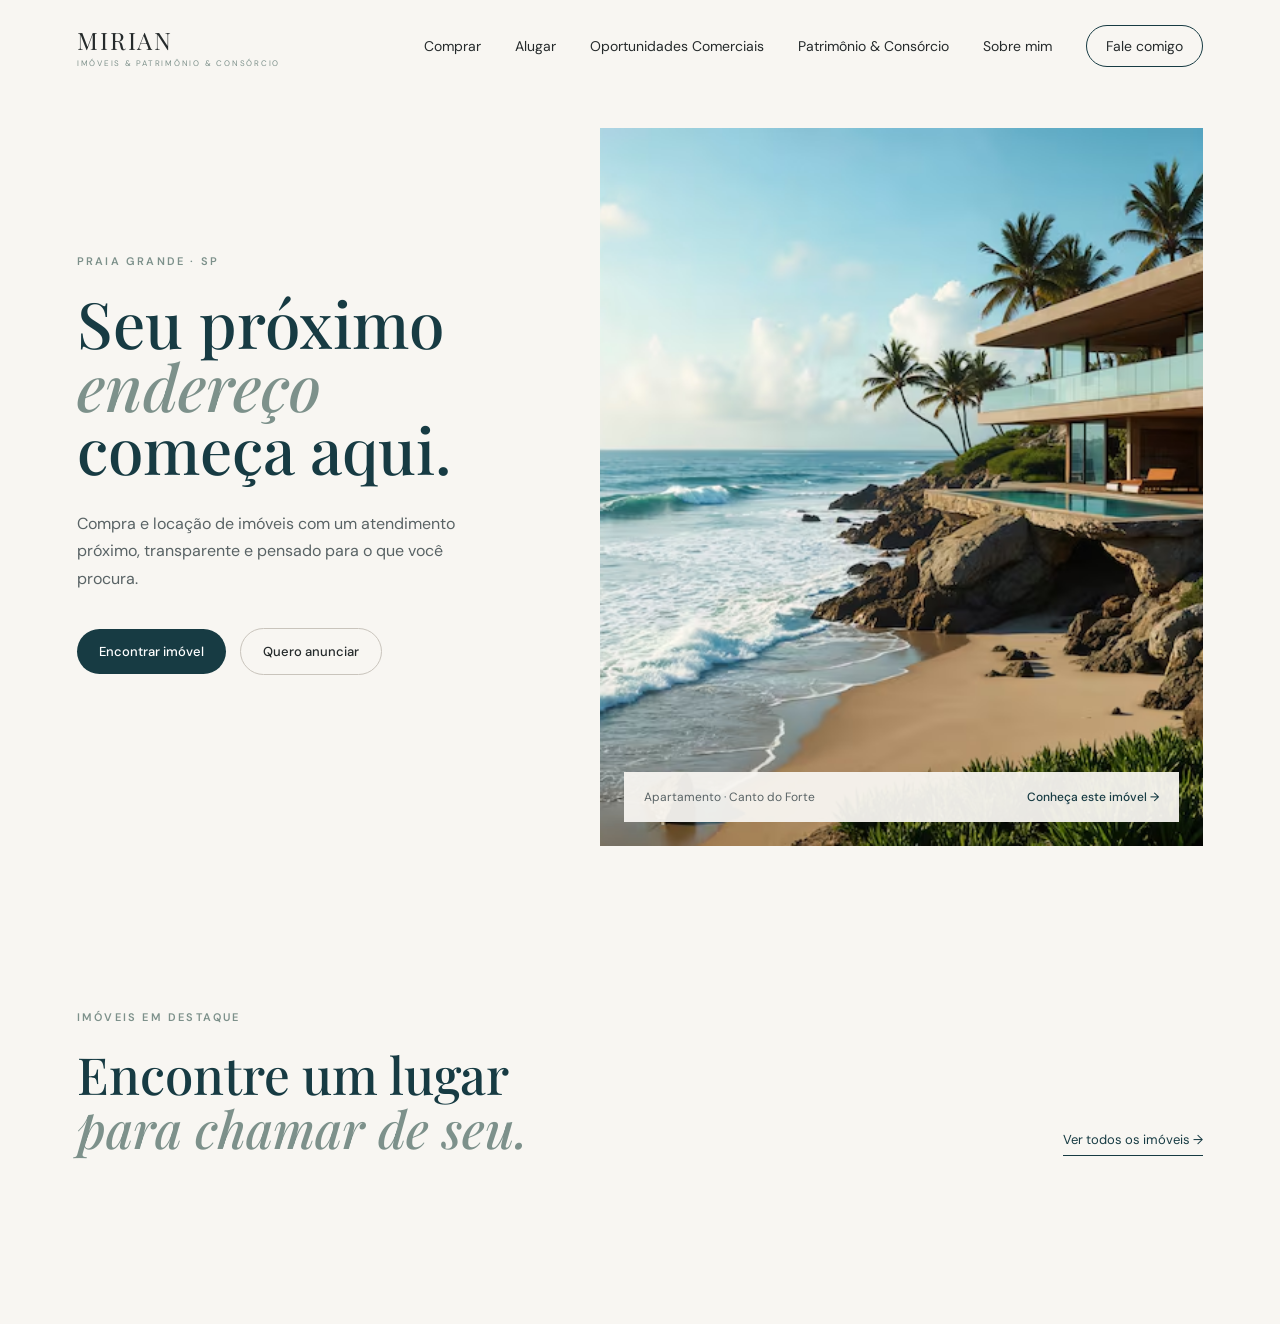
==== index.html @ 3bc749b2 "Update index.html" ====
<!DOCTYPE html>
<html lang="pt-BR">

<head>

    <meta charset="UTF-8">
    <meta name="viewport" content="width=device-width, initial-scale=1.0">

    <title>Mirian de Oliveira | Imóveis & Patrimônio & Consórcio</title>

    <link rel="preconnect" href="https://fonts.googleapis.com">
    <link rel="preconnect" href="https://fonts.gstatic.com" crossorigin>

    <link
        href="https://fonts.googleapis.com/css2?family=DM+Sans:wght@400;500;600&family=Playfair+Display:wght@500;600&display=swap"
        rel="stylesheet"
    >

    <link rel="stylesheet" href="style.css">

</head>


<body>


    <!-- =========================
         HEADER
    ========================== -->

    <header class="header">

        <a href="#" class="brand">

            <span class="brand-name">
                MIRIAN
            </span>

            <span class="brand-subtitle">
                IMÓVEIS & PATRIMÔNIO & CONSÓRCIO
            </span>

        </a>


        <nav class="navigation">

            <a href="#">
                Comprar
            </a>

            <a href="#">
                Alugar
            </a>

            <a href="#">
                Oportunidades Comerciais
            </a>

            <a href="#">
                Patrimônio & Consórcio
            </a>

            <a href="#">
                Sobre mim
            </a>

            <a
                href="https://wa.me/5513997359900"
                class="contact-link"
                target="_blank"
            >
                Fale comigo
            </a>

        </nav>


        <button
            class="menu-button"
            id="menuButton"
            aria-label="Abrir menu"
        >
            ☰
        </button>

    </header>


    <!-- =========================
         MENU MOBILE
    ========================== -->

    <div
        class="mobile-menu"
        id="mobileMenu"
    >

        <a href="#">
            Comprar
        </a>

        <a href="#">
            Alugar
        </a>

        <a href="#">
            Oportunidades Comerciais
        </a>

        <a href="#">
            Patrimônio & Consórcio
        </a>

        <a href="#">
            Sobre mim
        </a>

        <a
            href="https://wa.me/5513997359900"
            target="_blank"
            class="mobile-contact"
        >
            Fale comigo
        </a>

    </div>


    <main>


        <!-- =========================
             HERO
        ========================== -->

        <section class="hero">


            <div class="hero-content">


                <p class="eyebrow">
                    PRAIA GRANDE · SP
                </p>


                <h1>

                    Seu próximo<br>

                    <em>endereço</em><br>

                    começa aqui.

                </h1>


                <p class="hero-description">

                    Compra e locação de imóveis com um atendimento
                    próximo, transparente e pensado para o que você procura.

                </p>


                <div class="hero-actions">


                    <a
                        href="#imoveis"
                        class="button button-primary"
                    >
                        Encontrar imóvel
                    </a>


                    <a
                        href="https://wa.me/5513997359900"
                        class="button button-secondary"
                        target="_blank"
                    >
                        Quero anunciar
                    </a>


                </div>


            </div>


            <div class="hero-image">


                <img
                    src="assets/images/imovel-hero.jpg"
                    alt="Imóvel em destaque"
                >


                <div class="image-caption">

                    <span>
                        Apartamento · Canto do Forte
                    </span>

                    <strong>
                        Conheça este imóvel →
                    </strong>

                </div>


            </div>


        </section>


        <!-- =========================
             IMÓVEIS EM DESTAQUE
        ========================== -->

        <section
            class="featured-properties"
            id="imoveis"
        >


            <div class="section-heading">


                <div>


                    <p class="eyebrow">
                        IMÓVEIS EM DESTAQUE
                    </p>


                    <h2>

                        Encontre um lugar<br>

                        <em>
                            para chamar de seu.
                        </em>

                    </h2>


                </div>


                <a
                    href="#"
                    class="view-all"
                >
                    Ver todos os imóveis →
                </a>


            </div>


            <!--
                Os imóveis serão criados automaticamente
                a partir dos dados da planilha.
            -->

            <div
                class="property-grid"
                id="propertyGrid"
            >

            </div>


        </section>


    </main>


    <!-- =========================
         MENU MOBILE
    ========================== -->

    <script>


        const menuButton =
            document.getElementById('menuButton');


        const mobileMenu =
            document.getElementById('mobileMenu');


        menuButton.addEventListener('click', () => {

            mobileMenu.classList.toggle('open');

        });


    </script>


    <!-- =========================
         IMÓVEIS / GOOGLE SHEETS
    ========================== -->

    <script>


        const API_URL =
            'https://script.google.com/macros/s/AKfycbx9YH2UOvXpXPJjt1hpKkH4z0qHi6USErRnqZeW_oMVA64ghYgEQiwsIOUSyYvKd3a3/exec';



        async function carregarImoveis() {


            try {


                const resposta =
                    await fetch(API_URL);


                const imoveis =
                    await resposta.json();


                console.log(
                    'Imóveis recebidos:',
                    imoveis
                );


                /*
                 * Filtra somente os imóveis marcados
                 * como destaque.
                 *
                 * Depois organiza pela OrdemDestaque.
                 *
                 * Não existe limite de quantidade.
                 */


                const destaques = imoveis

                    .filter(imovel =>
                        String(imovel.Destaque).trim().toLowerCase() === 'sim'
                    )

                    .sort((a, b) => {

                        const ordemA =
                            Number(a.OrdemDestaque) || 999999;

                        const ordemB =
                            Number(b.OrdemDestaque) || 999999;

                        return ordemA - ordemB;

                    });



                console.log(
                    'Imóveis em destaque:',
                    destaques
                );



                const propertyGrid =
                    document.getElementById('propertyGrid');


                propertyGrid.innerHTML = '';



                /*
                 * Cria um card para cada imóvel
                 * marcado como destaque.
                 */


                destaques.forEach(imovel => {


                    /*
                     * Define a classe da etiqueta
                     * de acordo com o tipo de negócio.
                     */


                    let classeEtiqueta =
                        'property-tag';



                    if (
                        String(imovel.Negocio).trim().toLowerCase()
                        === 'locação'
                    ) {

                        classeEtiqueta +=
                            ' property-tag-rent';

                    }



                    if (
                        String(imovel.Negocio).trim().toLowerCase()
                        === 'oportunidade comercial'
                    ) {

                        classeEtiqueta +=
                            ' property-tag-commercial';

                    }



                    /*
                     * Cria o card.
                     */


                    const card = `

                        <article class="property-card">


                            <div class="property-image">


                                <img
                                    src="assets/images/imovel-hero.jpg"
                                    alt="${imovel.Titulo}"
                                >


                                <span class="${classeEtiqueta}">

                                    ${imovel.Negocio}

                                </span>


                            </div>


                            <div class="property-info">


                                <p class="property-type">

                                    ${imovel.Tipo}
                                    ·
                                    ${imovel.Bairro}

                                </p>


                                <h3>

                                    ${imovel.Titulo}

                                </h3>


                                <p class="property-details">

                                    ${imovel.Quartos}
                                    dorm. ·

                                    ${imovel.Suites}
                                    suíte ·

                                    ${imovel.Vagas}
                                    vagas ·

                                    ${imovel.Area}
                                    m²

                                </p>


                                <div class="property-footer">


                                    <strong>

                                        R$ ${imovel.Valor}

                                    </strong>


                                    <a href="#">

                                        Ver imóvel →

                                    </a>


                                </div>


                            </div>


                        </article>

                    `;


                    propertyGrid.innerHTML += card;


                });


            } catch (erro) {


                console.error(
                    'Erro ao carregar imóveis:',
                    erro
                );


            }


        }



        carregarImoveis();


    </script>


</body>

</html>
---- style.css ----
:root {
    --petrol: #173B43;
    --sand: #E8DFD2;
    --cream: #F8F6F2;
    --sage: #7D918B;
    --charcoal: #252A2B;
    --white: #FFFFFF;
}

* {
    margin: 0;
    padding: 0;
    box-sizing: border-box;
}

body {
    background: var(--cream);
    color: var(--charcoal);
    font-family: "DM Sans", sans-serif;
}

a {
    color: inherit;
    text-decoration: none;
}


/* =========================
   HEADER
========================= */

.header {
    height: 92px;
    padding: 0 6vw;

    display: flex;
    align-items: center;
    justify-content: space-between;

    background: var(--cream);
}

.brand {
    display: flex;
    flex-direction: column;
    gap: 2px;
}

.brand-name {
    font-family: "Playfair Display", serif;
    font-size: 24px;
    letter-spacing: 0.08em;
}

.brand-subtitle {
    font-size: 8px;
    letter-spacing: 0.22em;
    color: var(--sage);
}

.navigation {
    display: flex;
    align-items: center;
    gap: 34px;

    font-size: 14px;
}

.navigation a {
    transition: opacity 0.2s ease;
}

.navigation a:hover {
    opacity: 0.55;
}

.contact-link {
    padding: 11px 19px;
    border: 1px solid var(--petrol);
    border-radius: 30px;
}

.menu-button {
    display: none;
    border: 0;
    background: none;
    font-size: 24px;
}


/* =========================
   HERO
========================= */

.hero {
    min-height: calc(100vh - 92px);

    display: grid;
    grid-template-columns: 0.85fr 1.15fr;

    padding: 4vh 6vw 6vh;
    gap: 6vw;
}

.hero-content {
    display: flex;
    flex-direction: column;
    justify-content: center;

    padding-bottom: 5vh;
}

.eyebrow {
    margin-bottom: 24px;

    font-size: 11px;
    font-weight: 600;
    letter-spacing: 0.2em;

    color: var(--sage);
}

h1 {
    font-family: "Playfair Display", serif;

    font-size: clamp(48px, 5vw, 76px);
    line-height: 0.98;
    font-weight: 500;

    color: var(--petrol);
}

h1 em {
    font-style: italic;
    color: var(--sage);
}

.hero-description {
    max-width: 430px;

    margin-top: 30px;

    font-size: 16px;
    line-height: 1.7;

    color: #596365;
}

.hero-actions {
    display: flex;
    align-items: center;
    gap: 14px;

    margin-top: 36px;
}

.button {
    padding: 14px 22px;

    border-radius: 30px;

    font-size: 13px;
    font-weight: 500;

    transition: all 0.2s ease;
}

.button-primary {
    background: var(--petrol);
    color: var(--white);
}

.button-primary:hover {
    transform: translateY(-2px);
}

.button-secondary {
    border: 1px solid #C9C4BC;
}

.button-secondary:hover {
    border-color: var(--petrol);
}


/* =========================
   IMAGEM
========================= */

.hero-image {
    position: relative;

    min-height: 650px;

    overflow: hidden;
}

.hero-image img {
    width: 100%;
    height: 100%;

    object-fit: cover;

    display: block;
}

.image-caption {
    position: absolute;

    left: 24px;
    right: 24px;
    bottom: 24px;

    padding: 17px 20px;

    display: flex;
    justify-content: space-between;
    align-items: center;

    background: rgba(248, 246, 242, 0.94);

    font-size: 12px;
}

.image-caption span {
    color: #596365;
}

.image-caption strong {
    color: var(--petrol);
    font-weight: 500;
}

/* =========================
   IMÓVEIS EM DESTAQUE
========================= */

.featured-properties {
    padding: 110px 6vw 120px;
    background: var(--cream);
}

.section-heading {
    display: flex;
    justify-content: space-between;
    align-items: flex-end;
    margin-bottom: 48px;
}

.section-heading h2 {
    margin-top: 10px;

    font-family: "Playfair Display", serif;
    font-size: clamp(38px, 4vw, 58px);
    line-height: 1.05;
    font-weight: 500;

    color: var(--petrol);
}

.section-heading h2 em {
    font-style: italic;
    color: var(--sage);
}

.view-all {
    padding-bottom: 7px;

    border-bottom: 1px solid var(--petrol);

    font-size: 13px;
    color: var(--petrol);
}


/* GRID */

.property-grid {
    display: grid;
    grid-template-columns: repeat(3, 1fr);
    gap: 24px;
}


/* CARD */

.property-card {
    background: var(--white);

    overflow: hidden;

    transition:
        transform 0.25s ease,
        box-shadow 0.25s ease;
}

.property-card:hover {
    transform: translateY(-4px);

    box-shadow: 0 15px 35px rgba(23, 59, 67, 0.08);
}


/* FOTO */

.property-image {
    position: relative;

    aspect-ratio: 4 / 3;

    overflow: hidden;
}

.property-image img {
    width: 100%;
    height: 100%;

    object-fit: cover;

    display: block;

    transition: transform 0.5s ease;
}

.property-card:hover .property-image img {
    transform: scale(1.04);
}


/* TAG */

.property-tag {
    position: absolute;

    top: 16px;
    left: 16px;

    padding: 7px 12px;

    background: var(--petrol);
    color: var(--white);

    font-size: 9px;
    font-weight: 600;
    letter-spacing: 0.15em;
}

.property-tag-rent {
    background: var(--sage);
}


/* INFORMAÇÕES */

.property-info {
    padding: 23px 24px 24px;
}

.property-type {
    font-size: 9px;
    font-weight: 600;
    letter-spacing: 0.14em;

    color: var(--sage);
}

.property-info h3 {
    margin-top: 9px;

    font-family: "Playfair Display", serif;
    font-size: 24px;
    line-height: 1.15;
    font-weight: 500;

    color: var(--petrol);
}

.property-details {
    margin-top: 12px;

    font-size: 13px;
    color: #687174;
}

.property-footer {
    display: flex;
    justify-content: space-between;
    align-items: center;

    margin-top: 24px;
    padding-top: 17px;

    border-top: 1px solid #E5E1DB;
}

.property-footer strong {
    font-size: 16px;
    font-weight: 600;

    color: var(--petrol);
}

.property-footer a {
    font-size: 11px;
    color: var(--petrol);
}

.mobile-menu {
    display: none;
}

/* =========================
   MOBILE
========================= */

@media (max-width: 800px) {

    .header {
        height: 76px;
        padding: 0 6vw;
    }

    .navigation {
        display: none;
    }

    .menu-button {
        display: block;
    }

    .hero {
        display: flex;
        flex-direction: column;

        padding: 7vh 6vw 6vh;

        gap: 42px;
    }

    .hero-content {
        padding: 0;
    }

    h1 {
        font-size: clamp(48px, 14vw, 68px);
    }

    .hero-description {
        font-size: 15px;
    }

    .hero-actions {
        flex-direction: column;
        align-items: stretch;
    }

    .button {
        text-align: center;
    }

    .hero-image {
        min-height: 480px;
    }

    .image-caption {
        flex-direction: column;
        align-items: flex-start;
        gap: 5px;
    }

        .featured-properties {
        padding: 80px 6vw;
    }

    .section-heading {
        display: block;
        margin-bottom: 35px;
    }

    .section-heading h2 {
        font-size: 42px;
    }

    .view-all {
        display: inline-block;
        margin-top: 25px;
    }

    .property-grid {
        grid-template-columns: 1fr;
        gap: 28px;
    }

        .mobile-menu {
        position: absolute;
        top: 76px;
        left: 0;
        right: 0;

        display: none;
        flex-direction: column;

        padding: 25px 6vw 30px;

        background: var(--cream);

        border-top: 1px solid #E5E1DB;

        z-index: 100;
    }

    .mobile-menu.open {
        display: flex;
    }

    .mobile-menu a {
        padding: 15px 0;

        border-bottom: 1px solid #E5E1DB;

        font-size: 15px;
        color: var(--petrol);
    }

    .mobile-menu .mobile-contact {
        margin-top: 15px;
        padding: 13px 20px;

        border: 0;
        border-radius: 30px;

        background: var(--petrol);
        color: var(--white);

        text-align: center;
    }
}
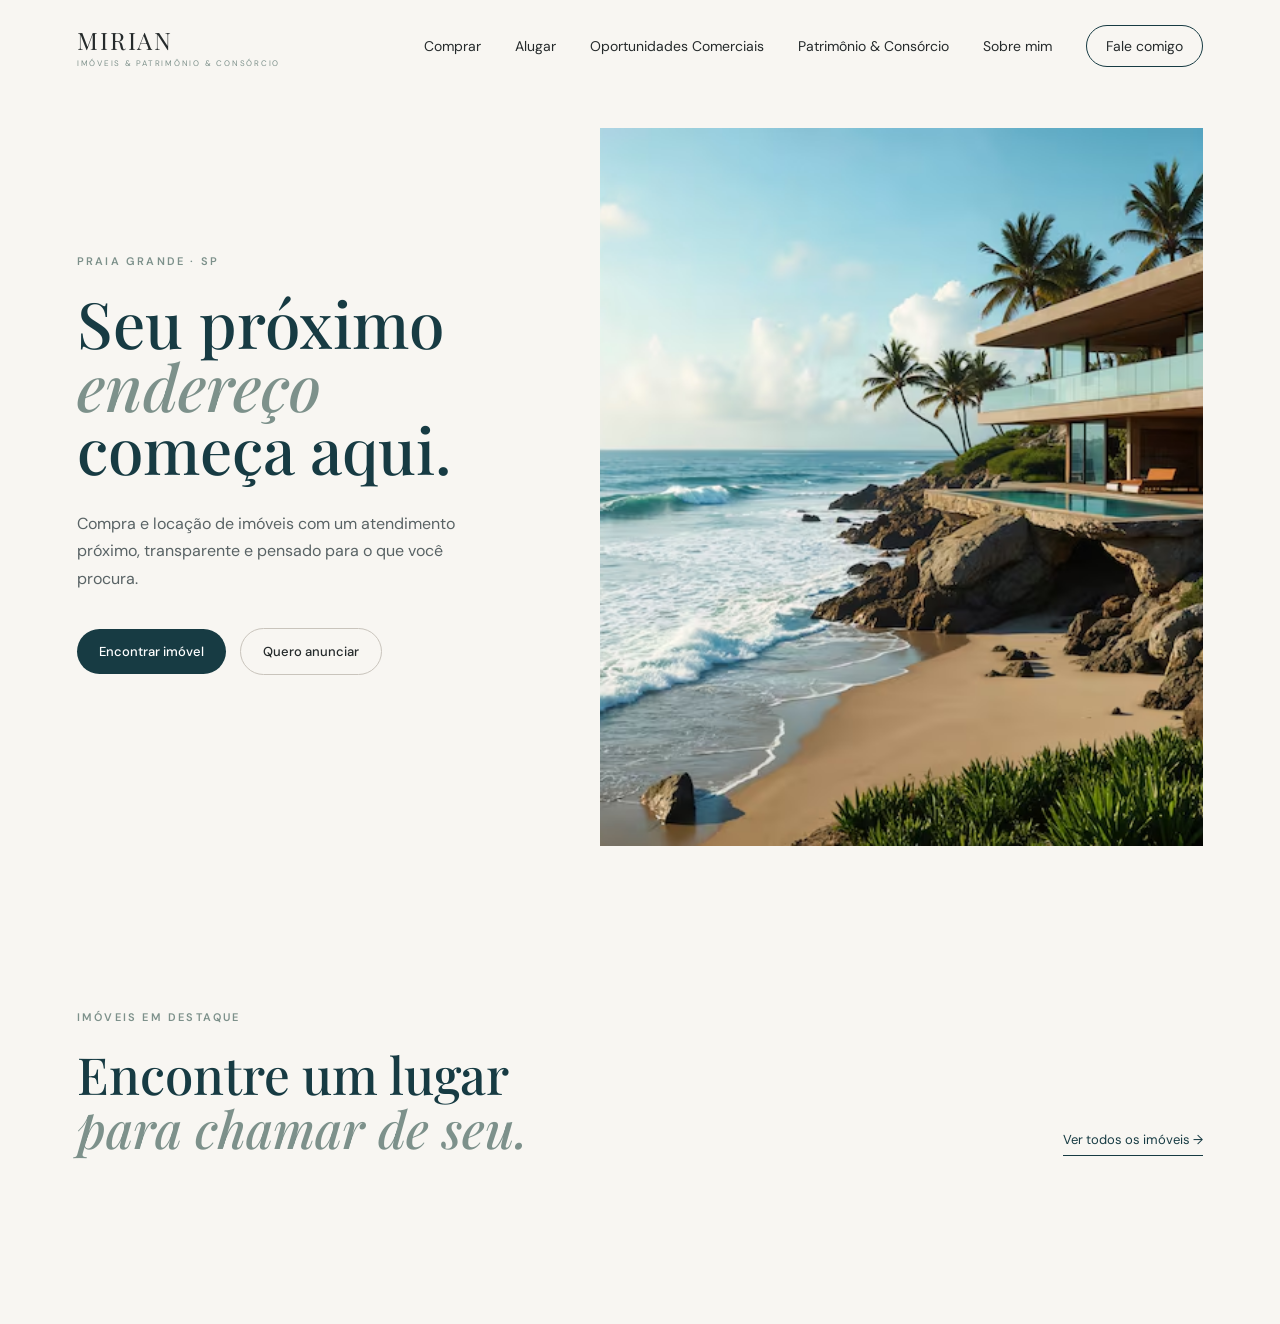
==== commit a3f9a5a7: "Update index.html" ====
--- a/index.html
+++ b/index.html
@@ -199,19 +199,6 @@
                 >
 
 
-                <div class="image-caption">
-
-                    <span>
-                        Apartamento · Canto do Forte
-                    </span>
-
-                    <strong>
-                        Conheça este imóvel →
-                    </strong>
-
-                </div>
-
-
             </div>
 
 
@@ -287,268 +274,7 @@
          MENU MOBILE
     ========================== -->
 
-    <script>
-
-
-        const menuButton =
-            document.getElementById('menuButton');
-
-
-        const mobileMenu =
-            document.getElementById('mobileMenu');
-
-
-        menuButton.addEventListener('click', () => {
-
-            mobileMenu.classList.toggle('open');
-
-        });
-
-
-    </script>
-
-
-    <!-- =========================
-         IMÓVEIS / GOOGLE SHEETS
-    ========================== -->
-
-    <script>
-
-
-        const API_URL =
-            'https://script.google.com/macros/s/AKfycbx9YH2UOvXpXPJjt1hpKkH4z0qHi6USErRnqZeW_oMVA64ghYgEQiwsIOUSyYvKd3a3/exec';
-
-
-
-        async function carregarImoveis() {
-
-
-            try {
-
-
-                const resposta =
-                    await fetch(API_URL);
-
-
-                const imoveis =
-                    await resposta.json();
-
-
-                console.log(
-                    'Imóveis recebidos:',
-                    imoveis
-                );
-
-
-                /*
-                 * Filtra somente os imóveis marcados
-                 * como destaque.
-                 *
-                 * Depois organiza pela OrdemDestaque.
-                 *
-                 * Não existe limite de quantidade.
-                 */
-
-
-                const destaques = imoveis
-
-                    .filter(imovel =>
-                        String(imovel.Destaque).trim().toLowerCase() === 'sim'
-                    )
-
-                    .sort((a, b) => {
-
-                        const ordemA =
-                            Number(a.OrdemDestaque) || 999999;
-
-                        const ordemB =
-                            Number(b.OrdemDestaque) || 999999;
-
-                        return ordemA - ordemB;
-
-                    });
-
-
-
-                console.log(
-                    'Imóveis em destaque:',
-                    destaques
-                );
-
-
-
-                const propertyGrid =
-                    document.getElementById('propertyGrid');
-
-
-                propertyGrid.innerHTML = '';
-
-
-
-                /*
-                 * Cria um card para cada imóvel
-                 * marcado como destaque.
-                 */
-
-
-                destaques.forEach(imovel => {
-
-
-                    /*
-                     * Define a classe da etiqueta
-                     * de acordo com o tipo de negócio.
-                     */
-
-
-                    let classeEtiqueta =
-                        'property-tag';
-
-
-
-                    if (
-                        String(imovel.Negocio).trim().toLowerCase()
-                        === 'locação'
-                    ) {
-
-                        classeEtiqueta +=
-                            ' property-tag-rent';
-
-                    }
-
-
-
-                    if (
-                        String(imovel.Negocio).trim().toLowerCase()
-                        === 'oportunidade comercial'
-                    ) {
-
-                        classeEtiqueta +=
-                            ' property-tag-commercial';
-
-                    }
-
-
-
-                    /*
-                     * Cria o card.
-                     */
-
-
-                    const card = `
-
-                        <article class="property-card">
-
-
-                            <div class="property-image">
-
-
-                                <img
-                                    src="assets/images/imovel-hero.jpg"
-                                    alt="${imovel.Titulo}"
-                                >
-
-
-                                <span class="${classeEtiqueta}">
-
-                                    ${imovel.Negocio}
-
-                                </span>
-
-
-                            </div>
-
-
-                            <div class="property-info">
-
-
-                                <p class="property-type">
-
-                                    ${imovel.Tipo}
-                                    ·
-                                    ${imovel.Bairro}
-
-                                </p>
-
-
-                                <h3>
-
-                                    ${imovel.Titulo}
-
-                                </h3>
-
-
-                                <p class="property-details">
-
-                                    ${imovel.Quartos}
-                                    dorm. ·
-
-                                    ${imovel.Suites}
-                                    suíte ·
-
-                                    ${imovel.Vagas}
-                                    vagas ·
-
-                                    ${imovel.Area}
-                                    m²
-
-                                </p>
-
-
-                                <div class="property-footer">
-
-
-                                    <strong>
-
-                                        R$ ${imovel.Valor}
-
-                                    </strong>
-
-
-                                    <a href="#">
-
-                                        Ver imóvel →
-
-                                    </a>
-
-
-                                </div>
-
-
-                            </div>
-
-
-                        </article>
-
-                    `;
-
-
-                    propertyGrid.innerHTML += card;
-
-
-                });
-
-
-            } catch (erro) {
-
-
-                console.error(
-                    'Erro ao carregar imóveis:',
-                    erro
-                );
-
-
-            }
-
-
-        }
-
-
-
-        carregarImoveis();
-
-
-    </script>
-
+    <script src="script.js"></script>
 
 </body>
 
--- a/style.css
+++ b/style.css
@@ -305,21 +305,79 @@
 
 .property-image {
     position: relative;
-
     aspect-ratio: 4 / 3;
-
     overflow: hidden;
 }
 
 .property-image img {
     width: 100%;
     height: 100%;
-
     object-fit: cover;
-
     display: block;
-
     transition: transform 0.5s ease;
+}
+
+/* Setas do carrossel */
+.property-gallery-button {
+    position: absolute;
+    top: 50%;
+    transform: translateY(-50%);
+    width: 36px;
+    height: 36px;
+    border: 0;
+    border-radius: 50%;
+    background: rgba(255, 255, 255, 0.9);
+    color: var(--petrol);
+    font-size: 22px;
+    line-height: 1;
+    cursor: pointer;
+    display: flex;
+    align-items: center;
+    justify-content: center;
+    z-index: 3;
+    opacity: 0;
+    transition: opacity 0.2s ease, background 0.2s ease;
+}
+
+.property-image:hover .property-gallery-button {
+    opacity: 1;
+}
+
+.property-gallery-button:hover {
+    background: var(--white);
+}
+
+.property-gallery-prev {
+    left: 14px;
+}
+
+.property-gallery-next {
+    right: 14px;
+}
+
+/* Indicadores */
+.property-gallery-dots {
+    position: absolute;
+    bottom: 14px;
+    left: 50%;
+    transform: translateX(-50%);
+    display: flex;
+    gap: 6px;
+    z-index: 3;
+}
+
+.property-gallery-dot {
+    width: 6px;
+    height: 6px;
+    border-radius: 50%;
+    background: rgba(255, 255, 255, 0.55);
+    transition: all 0.2s ease;
+}
+
+.property-gallery-dot.active {
+    width: 18px;
+    border-radius: 10px;
+    background: var(--white);
 }
 
 .property-card:hover .property-image img {
@@ -331,22 +389,22 @@
 
 .property-tag {
     position: absolute;
-
     top: 16px;
     left: 16px;
-
     padding: 7px 12px;
-
     background: var(--petrol);
     color: var(--white);
-
     font-size: 9px;
     font-weight: 600;
     letter-spacing: 0.15em;
 }
 
 .property-tag-rent {
-    background: var(--sage);
+    background: #5F7880;
+}
+
+.property-tag-commercial {
+    background: #315B67;
 }
 
 
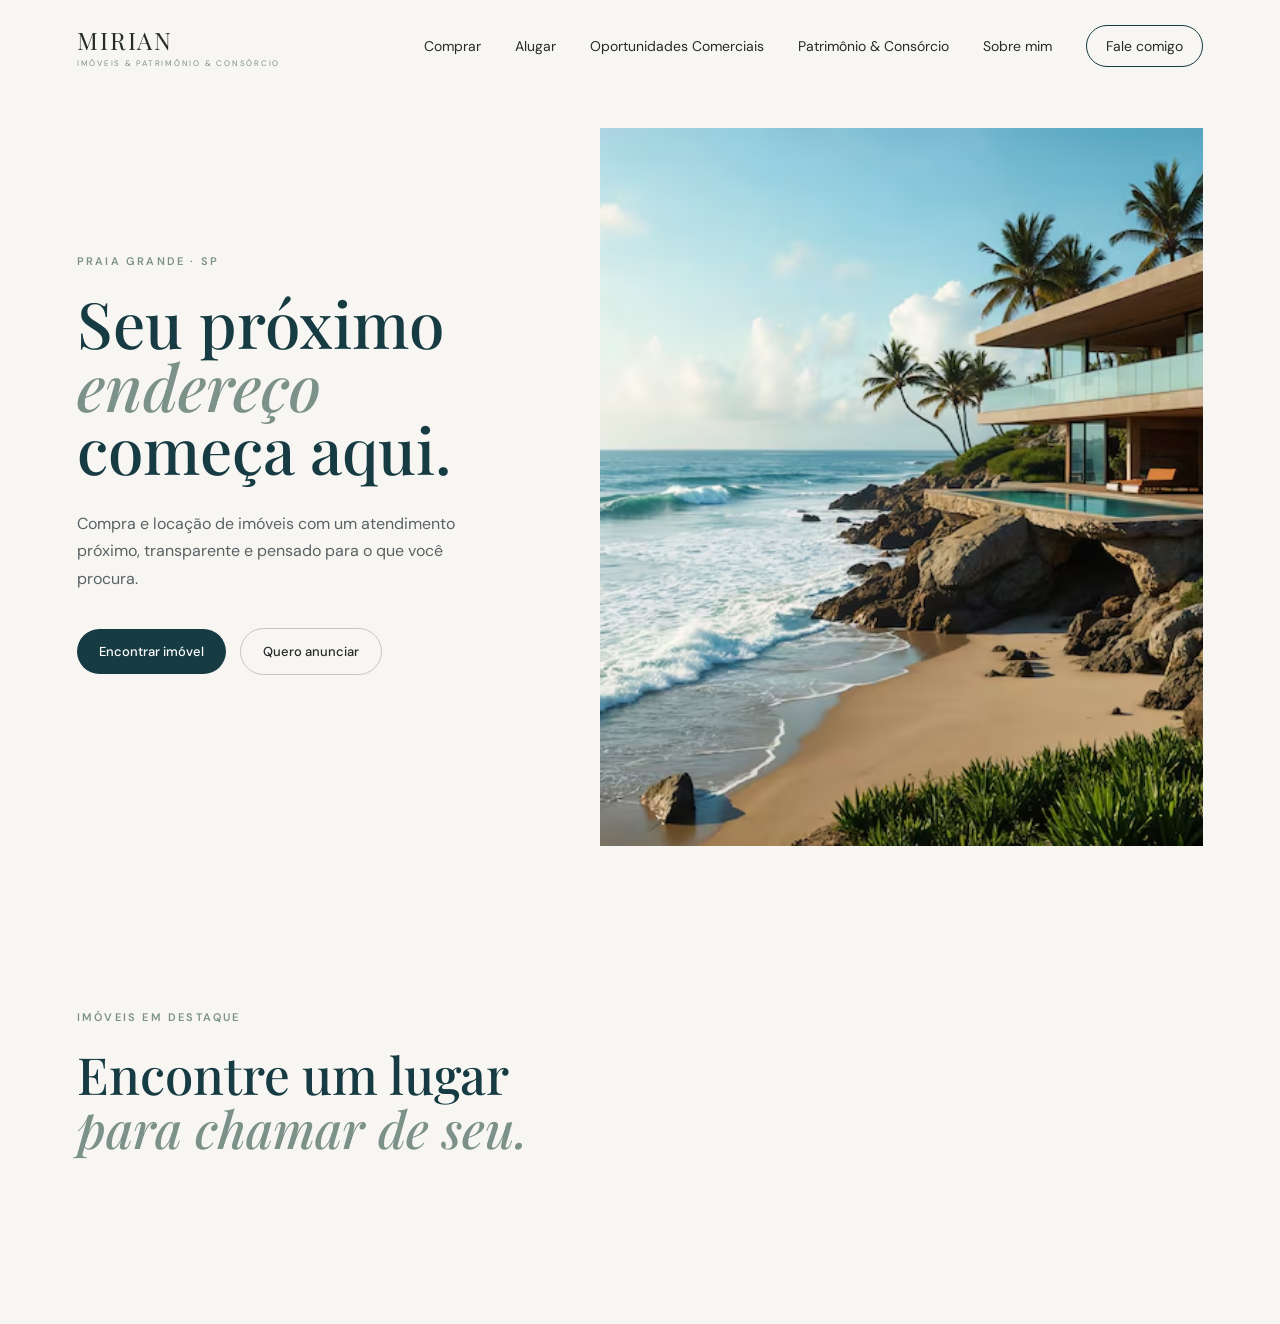
==== commit 26b6d764: "Update index.html" ====
--- a/index.html
+++ b/index.html
@@ -240,12 +240,6 @@
                 </div>
 
 
-                <a
-                    href="#"
-                    class="view-all"
-                >
-                    Ver todos os imóveis →
-                </a>
 
 
             </div>
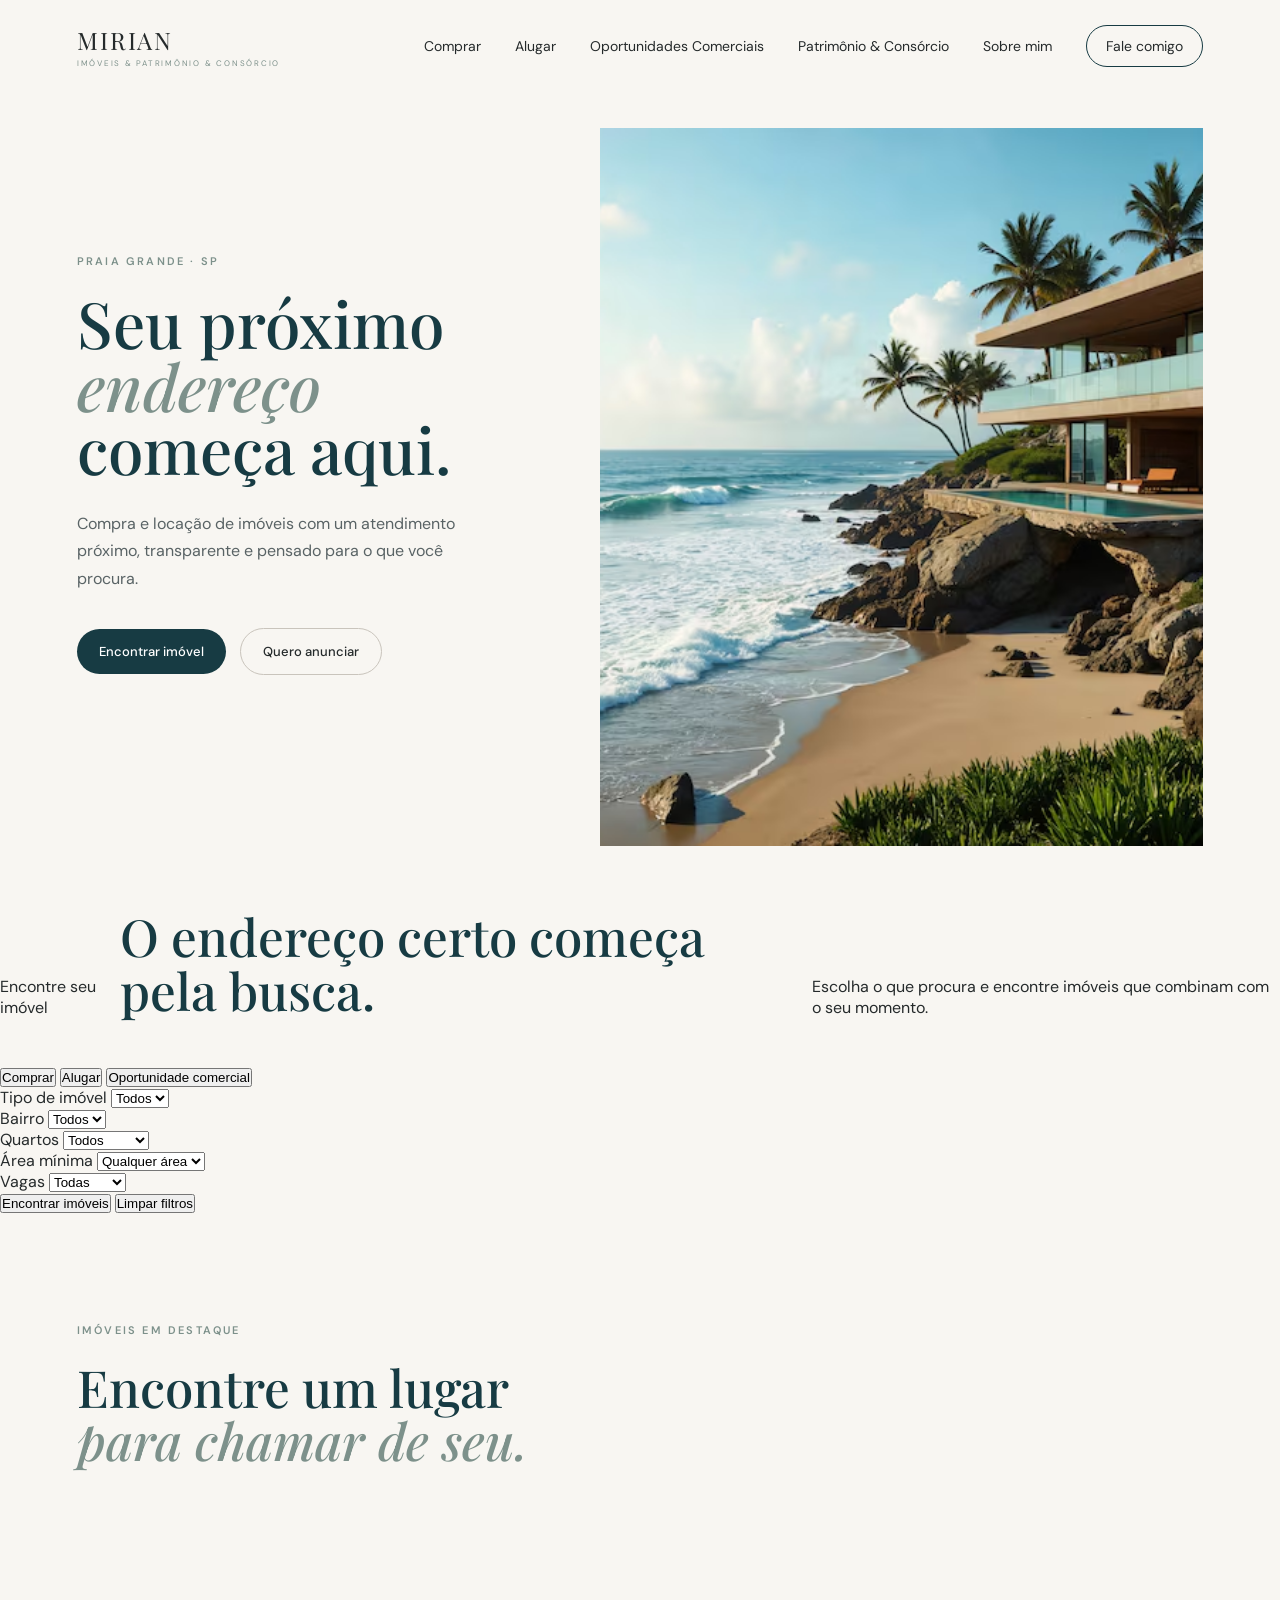
==== commit ac1db8a5: "Update index.html" ====
--- a/index.html
+++ b/index.html
@@ -1,49 +1,71 @@
 <!DOCTYPE html>
 <html lang="pt-BR">
 
-<head>
-
-    <meta charset="UTF-8">
-    <meta name="viewport" content="width=device-width, initial-scale=1.0">
-
-    <title>Mirian de Oliveira | Imóveis & Patrimônio & Consórcio</title>
-
-    <link rel="preconnect" href="https://fonts.googleapis.com">
-    <link rel="preconnect" href="https://fonts.gstatic.com" crossorigin>
-
-    <link
-        href="https://fonts.googleapis.com/css2?family=DM+Sans:wght@400;500;600&family=Playfair+Display:wght@500;600&display=swap"
-        rel="stylesheet"
-    >
-
-    <link rel="stylesheet" href="style.css">
-
-</head>
-
-
-<body>
-
-
-    <!-- =========================
-         HEADER
-    ========================== -->
-
-    <header class="header">
-
-        <a href="#" class="brand">
-
-            <span class="brand-name">
-                MIRIAN
-            </span>
-
-            <span class="brand-subtitle">
-                IMÓVEIS & PATRIMÔNIO & CONSÓRCIO
-            </span>
-
-        </a>
-
-
-        <nav class="navigation">
+    <head>
+        <meta charset="UTF-8">
+        <meta name="viewport" content="width=device-width, initial-scale=1.0">
+
+        <title>Mirian de Oliveira | Imóveis & Patrimônio & Consórcio</title>
+
+        <link rel="preconnect" href="https://fonts.googleapis.com">
+        <link rel="preconnect" href="https://fonts.gstatic.com" crossorigin>
+
+        <link href="https://fonts.googleapis.com/css2?family=DM+Sans:wght@400;500;600&family=Playfair+Display:wght@500;600&display=swap" rel="stylesheet">
+        <link rel="stylesheet" href="css/style.css">
+    </head>
+
+    <body>
+        <!-- ========================= HEADER ========================== -->
+        <header class="header">
+            <a href="#" class="brand">
+                <span class="brand-name">
+                    MIRIAN
+                </span>
+
+                <span class="brand-subtitle">
+                    IMÓVEIS & PATRIMÔNIO & CONSÓRCIO
+                </span>
+            </a>
+
+            <nav class="navigation">
+                <a href="#">
+                    Comprar
+                </a>
+
+                <a href="#">
+                    Alugar
+                </a>
+
+                <a href="#">
+                    Oportunidades Comerciais
+                </a>
+
+                <a href="#">
+                    Patrimônio & Consórcio
+                </a>
+
+                <a href="#">
+                    Sobre mim
+                </a>
+
+                <a
+                    href="https://wa.me/5513997359900"
+                    class="contact-link"
+                    target="_blank"
+                >
+                    Fale comigo
+                </a>
+            </nav>
+
+            <button class="menu-button" id="menuButton" aria-label="Abrir menu">
+                ☰
+            </button>
+
+        </header>
+
+        <!-- ========================= MENU MOBILE ========================== -->
+
+        <div class="mobile-menu" id="mobileMenu">
 
             <a href="#">
                 Comprar
@@ -67,209 +89,196 @@
 
             <a
                 href="https://wa.me/5513997359900"
-                class="contact-link"
                 target="_blank"
+                class="mobile-contact"
             >
                 Fale comigo
             </a>
-
-        </nav>
-
-
-        <button
-            class="menu-button"
-            id="menuButton"
-            aria-label="Abrir menu"
-        >
-            ☰
-        </button>
-
-    </header>
-
-
-    <!-- =========================
-         MENU MOBILE
-    ========================== -->
-
-    <div
-        class="mobile-menu"
-        id="mobileMenu"
-    >
-
-        <a href="#">
-            Comprar
-        </a>
-
-        <a href="#">
-            Alugar
-        </a>
-
-        <a href="#">
-            Oportunidades Comerciais
-        </a>
-
-        <a href="#">
-            Patrimônio & Consórcio
-        </a>
-
-        <a href="#">
-            Sobre mim
-        </a>
-
-        <a
-            href="https://wa.me/5513997359900"
-            target="_blank"
-            class="mobile-contact"
-        >
-            Fale comigo
-        </a>
-
-    </div>
-
-
-    <main>
-
-
-        <!-- =========================
-             HERO
-        ========================== -->
-
-        <section class="hero">
-
-
-            <div class="hero-content">
-
-
-                <p class="eyebrow">
-                    PRAIA GRANDE · SP
-                </p>
-
-
-                <h1>
-
-                    Seu próximo<br>
-
-                    <em>endereço</em><br>
-
-                    começa aqui.
-
-                </h1>
-
-
-                <p class="hero-description">
-
-                    Compra e locação de imóveis com um atendimento
-                    próximo, transparente e pensado para o que você procura.
-
-                </p>
-
-
-                <div class="hero-actions">
-
-
-                    <a
-                        href="#imoveis"
-                        class="button button-primary"
+        </div>
+
+        <main>
+
+            <!-- ========================= HERO ========================== -->
+
+            <section class="hero">
+                <div class="hero-content">
+                    <p class="eyebrow">
+                        PRAIA GRANDE · SP
+                    </p>
+
+                    <h1>
+                        Seu próximo<br>
+                        <em>endereço</em><br>
+                        começa aqui.
+                    </h1>
+
+                    <p class="hero-description">
+                        Compra e locação de imóveis com um atendimento
+                        próximo, transparente e pensado para o que você procura.
+                    </p>
+
+                    <div class="hero-actions">
+
+                        <a
+                            href="#busca-imovel"
+                            class="button button-primary"
+                        >
+                            Encontrar imóvel
+                        </a>
+
+                        <a
+                            href="https://wa.me/5513997359900"
+                            class="button button-secondary"
+                            target="_blank"
+                        >
+                            Quero anunciar
+                        </a>
+
+                    </div>
+                </div>
+
+                <div class="hero-image">
+                    <img
+                        src="assets/images/imovel-hero.jpg"
+                        alt="Imóvel em destaque"
                     >
-                        Encontrar imóvel
-                    </a>
-
-
-                    <a
-                        href="https://wa.me/5513997359900"
-                        class="button button-secondary"
-                        target="_blank"
-                    >
-                        Quero anunciar
-                    </a>
-
-
-                </div>
-
-
-            </div>
-
-
-            <div class="hero-image">
-
-
-                <img
-                    src="assets/images/imovel-hero.jpg"
-                    alt="Imóvel em destaque"
+                </div>
+            </section>
+
+            <section class="property-search" id="busca-imovel">
+                <div class="section-heading">
+                    <p class="section-eyebrow">Encontre seu imóvel</p>
+                    <h2>O endereço certo começa pela busca.</h2>
+                    <p>
+                        Escolha o que procura e encontre imóveis que combinam com o seu momento.
+                    </p>
+                </div>
+            
+                <div class="search-box">
+            
+                    <div class="search-business">
+                        <button type="button" class="search-business-option active" data-negocio="Venda">
+                            Comprar
+                        </button>
+            
+                        <button type="button" class="search-business-option" data-negocio="Locação">
+                            Alugar
+                        </button>
+            
+                        <button type="button" class="search-business-option" data-negocio="Oportunidade Comercial">
+                            Oportunidade comercial
+                        </button>
+                    </div>
+            
+                    <div class="search-fields">
+            
+                        <div class="search-field">
+                            <label for="filtroTipo">Tipo de imóvel</label>
+                            <select id="filtroTipo">
+                                <option value="">Todos</option>
+                            </select>
+                        </div>
+            
+                        <div class="search-field">
+                            <label for="filtroBairro">Bairro</label>
+                            <select id="filtroBairro">
+                                <option value="">Todos</option>
+                            </select>
+                        </div>
+            
+                        <div class="search-field" id="campoQuartos">
+                            <label for="filtroQuartos">Quartos</label>
+                            <select id="filtroQuartos">
+                                <option value="">Todos</option>
+                                <option value="1">1 quarto</option>
+                                <option value="2">2 quartos</option>
+                                <option value="3">3 quartos</option>
+                                <option value="4">4 quartos</option>
+                                <option value="5">5+ quartos</option>
+                            </select>
+                        </div>
+            
+                        <div class="search-field" id="campoArea">
+                            <label for="filtroArea">Área mínima</label>
+                            <select id="filtroArea">
+                                <option value="">Qualquer área</option>
+                                <option value="50">50 m²</option>
+                                <option value="80">80 m²</option>
+                                <option value="100">100 m²</option>
+                                <option value="150">150 m²</option>
+                                <option value="200">200 m²</option>
+                            </select>
+                        </div>
+            
+                        <div class="search-field" id="campoVagas">
+                            <label for="filtroVagas">Vagas</label>
+                            <select id="filtroVagas">
+                                <option value="">Todas</option>
+                                <option value="1">1+ vaga</option>
+                                <option value="2">2+ vagas</option>
+                                <option value="3">3+ vagas</option>
+                            </select>
+                        </div>
+            
+                    </div>
+            
+                    <div class="search-actions">
+                        <button type="button" class="search-button" id="buscarImoveis">
+                            Encontrar imóveis
+                        </button>
+            
+                        <button type="button" class="search-clear" id="limparBusca">
+                            Limpar filtros
+                        </button>
+                    </div>
+            
+                </div>
+            
+                <div class="search-results" id="searchResults" hidden>
+                    <div class="search-results-heading">
+                        <h3 id="searchResultsTitle">Imóveis encontrados</h3>
+                    </div>
+            
+                    <div class="property-grid" id="searchPropertyGrid"></div>
+                </div>
+            </section>
+
+
+            <!-- ========================= IMÓVEIS EM DESTAQUE ========================== -->
+
+            <section
+                class="featured-properties"
+                id="imoveis"
+            >
+
+                <div class="section-heading">
+
+                    <div>
+                        <p class="eyebrow">
+                            IMÓVEIS EM DESTAQUE
+                        </p>
+
+                        <h2>
+                            Encontre um lugar<br>
+                            <em>
+                                para chamar de seu.
+                            </em>
+                        </h2>
+                    </div>
+                </div>
+
+                <!-- Os imóveis serão criados automaticamente a partir dos dados da planilha. -->
+
+                <div
+                    class="property-grid"
+                    id="propertyGrid"
                 >
-
-
-            </div>
-
-
-        </section>
-
-
-        <!-- =========================
-             IMÓVEIS EM DESTAQUE
-        ========================== -->
-
-        <section
-            class="featured-properties"
-            id="imoveis"
-        >
-
-
-            <div class="section-heading">
-
-
-                <div>
-
-
-                    <p class="eyebrow">
-                        IMÓVEIS EM DESTAQUE
-                    </p>
-
-
-                    <h2>
-
-                        Encontre um lugar<br>
-
-                        <em>
-                            para chamar de seu.
-                        </em>
-
-                    </h2>
-
-
-                </div>
-
-
-
-
-            </div>
-
-
-            <!--
-                Os imóveis serão criados automaticamente
-                a partir dos dados da planilha.
-            -->
-
-            <div
-                class="property-grid"
-                id="propertyGrid"
-            >
-
-            </div>
-
-
-        </section>
-
-
-    </main>
-
-
-    <!-- =========================
-         MENU MOBILE
-    ========================== -->
-
-    <script src="script.js"></script>
-
-</body>
-
+                </div>
+            </section>
+        </main>
+
+        <!-- ========================= MENU MOBILE ========================== -->
+
+        <script src="js/script.js"></script>
+    </body>
 </html>
--- a/css/style.css
+++ b/css/style.css
@@ -0,0 +1,595 @@
+:root {
+    --petrol: #173B43;
+    --sand: #E8DFD2;
+    --cream: #F8F6F2;
+    --sage: #7D918B;
+    --charcoal: #252A2B;
+    --white: #FFFFFF;
+}
+
+* {
+    margin: 0;
+    padding: 0;
+    box-sizing: border-box;
+}
+
+body {
+    background: var(--cream);
+    color: var(--charcoal);
+    font-family: "DM Sans", sans-serif;
+}
+
+a {
+    color: inherit;
+    text-decoration: none;
+}
+
+
+/* =========================
+   HEADER
+========================= */
+
+.header {
+    height: 92px;
+    padding: 0 6vw;
+
+    display: flex;
+    align-items: center;
+    justify-content: space-between;
+
+    background: var(--cream);
+}
+
+.brand {
+    display: flex;
+    flex-direction: column;
+    gap: 2px;
+}
+
+.brand-name {
+    font-family: "Playfair Display", serif;
+    font-size: 24px;
+    letter-spacing: 0.08em;
+}
+
+.brand-subtitle {
+    font-size: 8px;
+    letter-spacing: 0.22em;
+    color: var(--sage);
+}
+
+.navigation {
+    display: flex;
+    align-items: center;
+    gap: 34px;
+
+    font-size: 14px;
+}
+
+.navigation a {
+    transition: opacity 0.2s ease;
+}
+
+.navigation a:hover {
+    opacity: 0.55;
+}
+
+.contact-link {
+    padding: 11px 19px;
+    border: 1px solid var(--petrol);
+    border-radius: 30px;
+}
+
+.menu-button {
+    display: none;
+    border: 0;
+    background: none;
+    font-size: 24px;
+}
+
+
+/* =========================
+   HERO
+========================= */
+
+.hero {
+    min-height: calc(100vh - 92px);
+
+    display: grid;
+    grid-template-columns: 0.85fr 1.15fr;
+
+    padding: 4vh 6vw 6vh;
+    gap: 6vw;
+}
+
+.hero-content {
+    display: flex;
+    flex-direction: column;
+    justify-content: center;
+
+    padding-bottom: 5vh;
+}
+
+.eyebrow {
+    margin-bottom: 24px;
+
+    font-size: 11px;
+    font-weight: 600;
+    letter-spacing: 0.2em;
+
+    color: var(--sage);
+}
+
+h1 {
+    font-family: "Playfair Display", serif;
+
+    font-size: clamp(48px, 5vw, 76px);
+    line-height: 0.98;
+    font-weight: 500;
+
+    color: var(--petrol);
+}
+
+h1 em {
+    font-style: italic;
+    color: var(--sage);
+}
+
+.hero-description {
+    max-width: 430px;
+
+    margin-top: 30px;
+
+    font-size: 16px;
+    line-height: 1.7;
+
+    color: #596365;
+}
+
+.hero-actions {
+    display: flex;
+    align-items: center;
+    gap: 14px;
+
+    margin-top: 36px;
+}
+
+.button {
+    padding: 14px 22px;
+
+    border-radius: 30px;
+
+    font-size: 13px;
+    font-weight: 500;
+
+    transition: all 0.2s ease;
+}
+
+.button-primary {
+    background: var(--petrol);
+    color: var(--white);
+}
+
+.button-primary:hover {
+    transform: translateY(-2px);
+}
+
+.button-secondary {
+    border: 1px solid #C9C4BC;
+}
+
+.button-secondary:hover {
+    border-color: var(--petrol);
+}
+
+
+/* =========================
+   IMAGEM
+========================= */
+
+.hero-image {
+    position: relative;
+
+    min-height: 650px;
+
+    overflow: hidden;
+}
+
+.hero-image img {
+    width: 100%;
+    height: 100%;
+
+    object-fit: cover;
+
+    display: block;
+}
+
+.image-caption {
+    position: absolute;
+
+    left: 24px;
+    right: 24px;
+    bottom: 24px;
+
+    padding: 17px 20px;
+
+    display: flex;
+    justify-content: space-between;
+    align-items: center;
+
+    background: rgba(248, 246, 242, 0.94);
+
+    font-size: 12px;
+}
+
+.image-caption span {
+    color: #596365;
+}
+
+.image-caption strong {
+    color: var(--petrol);
+    font-weight: 500;
+}
+
+/* =========================
+   IMÓVEIS EM DESTAQUE
+========================= */
+
+.featured-properties {
+    padding: 110px 6vw 120px;
+    background: var(--cream);
+}
+
+.section-heading {
+    display: flex;
+    justify-content: space-between;
+    align-items: flex-end;
+    margin-bottom: 48px;
+}
+
+.section-heading h2 {
+    margin-top: 10px;
+
+    font-family: "Playfair Display", serif;
+    font-size: clamp(38px, 4vw, 58px);
+    line-height: 1.05;
+    font-weight: 500;
+
+    color: var(--petrol);
+}
+
+.section-heading h2 em {
+    font-style: italic;
+    color: var(--sage);
+}
+
+.view-all {
+    padding-bottom: 7px;
+
+    border-bottom: 1px solid var(--petrol);
+
+    font-size: 13px;
+    color: var(--petrol);
+}
+
+
+/* GRID */
+
+.property-grid {
+    display: grid;
+    grid-template-columns: repeat(3, 1fr);
+    gap: 24px;
+}
+
+
+/* CARD */
+
+.property-card {
+    background: var(--white);
+
+    overflow: hidden;
+
+    transition:
+        transform 0.25s ease,
+        box-shadow 0.25s ease;
+}
+
+.property-card:hover {
+    transform: translateY(-4px);
+
+    box-shadow: 0 15px 35px rgba(23, 59, 67, 0.08);
+}
+
+
+/* FOTO */
+
+.property-image {
+    position: relative;
+    aspect-ratio: 4 / 3;
+    overflow: hidden;
+}
+
+.property-image img {
+    width: 100%;
+    height: 100%;
+    object-fit: cover;
+    display: block;
+    transition: transform 0.5s ease;
+}
+
+/* Setas do carrossel */
+.property-gallery-button {
+    position: absolute;
+    top: 50%;
+    transform: translateY(-50%);
+    width: 36px;
+    height: 36px;
+    border: 0;
+    border-radius: 50%;
+    background: rgba(255, 255, 255, 0.9);
+    color: var(--petrol);
+    font-size: 22px;
+    line-height: 1;
+    cursor: pointer;
+    display: flex;
+    align-items: center;
+    justify-content: center;
+    z-index: 3;
+    opacity: 0;
+    transition: opacity 0.2s ease, background 0.2s ease;
+}
+
+.property-image:hover .property-gallery-button {
+    opacity: 1;
+}
+
+.property-gallery-button:hover {
+    background: var(--white);
+}
+
+.property-gallery-prev {
+    left: 14px;
+}
+
+.property-gallery-next {
+    right: 14px;
+}
+
+/* Indicadores */
+.property-gallery-dots {
+    position: absolute;
+    bottom: 14px;
+    left: 50%;
+    transform: translateX(-50%);
+    display: flex;
+    gap: 6px;
+    z-index: 3;
+}
+
+.property-gallery-dot {
+    width: 6px;
+    height: 6px;
+    border-radius: 50%;
+    background: rgba(255, 255, 255, 0.55);
+    transition: all 0.2s ease;
+}
+
+.property-gallery-dot.active {
+    width: 18px;
+    border-radius: 10px;
+    background: var(--white);
+}
+
+.property-card:hover .property-image img {
+    transform: scale(1.04);
+}
+
+
+/* TAG */
+
+.property-tag {
+    position: absolute;
+    top: 16px;
+    left: 16px;
+    padding: 7px 12px;
+    background: var(--petrol);
+    color: var(--white);
+    font-size: 9px;
+    font-weight: 600;
+    letter-spacing: 0.15em;
+}
+
+.property-tag-rent {
+    background: #5F7880;
+}
+
+.property-tag-commercial {
+    background: #315B67;
+}
+
+
+/* INFORMAÇÕES */
+
+.property-info {
+    padding: 23px 24px 24px;
+}
+
+.property-type {
+    font-size: 9px;
+    font-weight: 600;
+    letter-spacing: 0.14em;
+
+    color: var(--sage);
+}
+
+.property-info h3 {
+    margin-top: 9px;
+
+    font-family: "Playfair Display", serif;
+    font-size: 24px;
+    line-height: 1.15;
+    font-weight: 500;
+
+    color: var(--petrol);
+}
+
+.property-details {
+    margin-top: 12px;
+
+    font-size: 13px;
+    color: #687174;
+}
+
+.property-footer {
+    display: flex;
+    justify-content: space-between;
+    align-items: center;
+
+    margin-top: 24px;
+    padding-top: 17px;
+
+    border-top: 1px solid #E5E1DB;
+}
+
+.property-footer strong {
+    font-size: 16px;
+    font-weight: 600;
+
+    color: var(--petrol);
+}
+
+.property-footer a {
+    font-size: 11px;
+    color: var(--petrol);
+}
+
+.mobile-menu {
+    display: none;
+}
+
+/* =========================
+   MOBILE
+========================= */
+
+@media (max-width: 800px) {
+
+    .header {
+        height: 76px;
+        padding: 0 6vw;
+    }
+
+    .navigation {
+        display: none;
+    }
+
+    .menu-button {
+        display: block;
+    }
+
+    .hero {
+        display: flex;
+        flex-direction: column;
+
+        padding: 7vh 6vw 6vh;
+
+        gap: 42px;
+    }
+
+    .hero-content {
+        padding: 0;
+    }
+
+    h1 {
+        font-size: clamp(48px, 14vw, 68px);
+    }
+
+    .hero-description {
+        font-size: 15px;
+    }
+
+    .hero-actions {
+        flex-direction: column;
+        align-items: stretch;
+    }
+
+    .button {
+        text-align: center;
+    }
+
+    .hero-image {
+        min-height: 480px;
+    }
+
+    .image-caption {
+        flex-direction: column;
+        align-items: flex-start;
+        gap: 5px;
+    }
+
+        .featured-properties {
+        padding: 80px 6vw;
+    }
+
+    .section-heading {
+        display: block;
+        margin-bottom: 35px;
+    }
+
+    .section-heading h2 {
+        font-size: 42px;
+    }
+
+    .view-all {
+        display: inline-block;
+        margin-top: 25px;
+    }
+
+    .property-grid {
+        grid-template-columns: 1fr;
+        gap: 28px;
+    }
+
+        .mobile-menu {
+        position: absolute;
+        top: 76px;
+        left: 0;
+        right: 0;
+
+        display: none;
+        flex-direction: column;
+
+        padding: 25px 6vw 30px;
+
+        background: var(--cream);
+
+        border-top: 1px solid #E5E1DB;
+
+        z-index: 100;
+    }
+
+    .mobile-menu.open {
+        display: flex;
+    }
+
+    .mobile-menu a {
+        padding: 15px 0;
+
+        border-bottom: 1px solid #E5E1DB;
+
+        font-size: 15px;
+        color: var(--petrol);
+    }
+
+    .mobile-menu .mobile-contact {
+        margin-top: 15px;
+        padding: 13px 20px;
+
+        border: 0;
+        border-radius: 30px;
+
+        background: var(--petrol);
+        color: var(--white);
+
+        text-align: center;
+    }
+}
